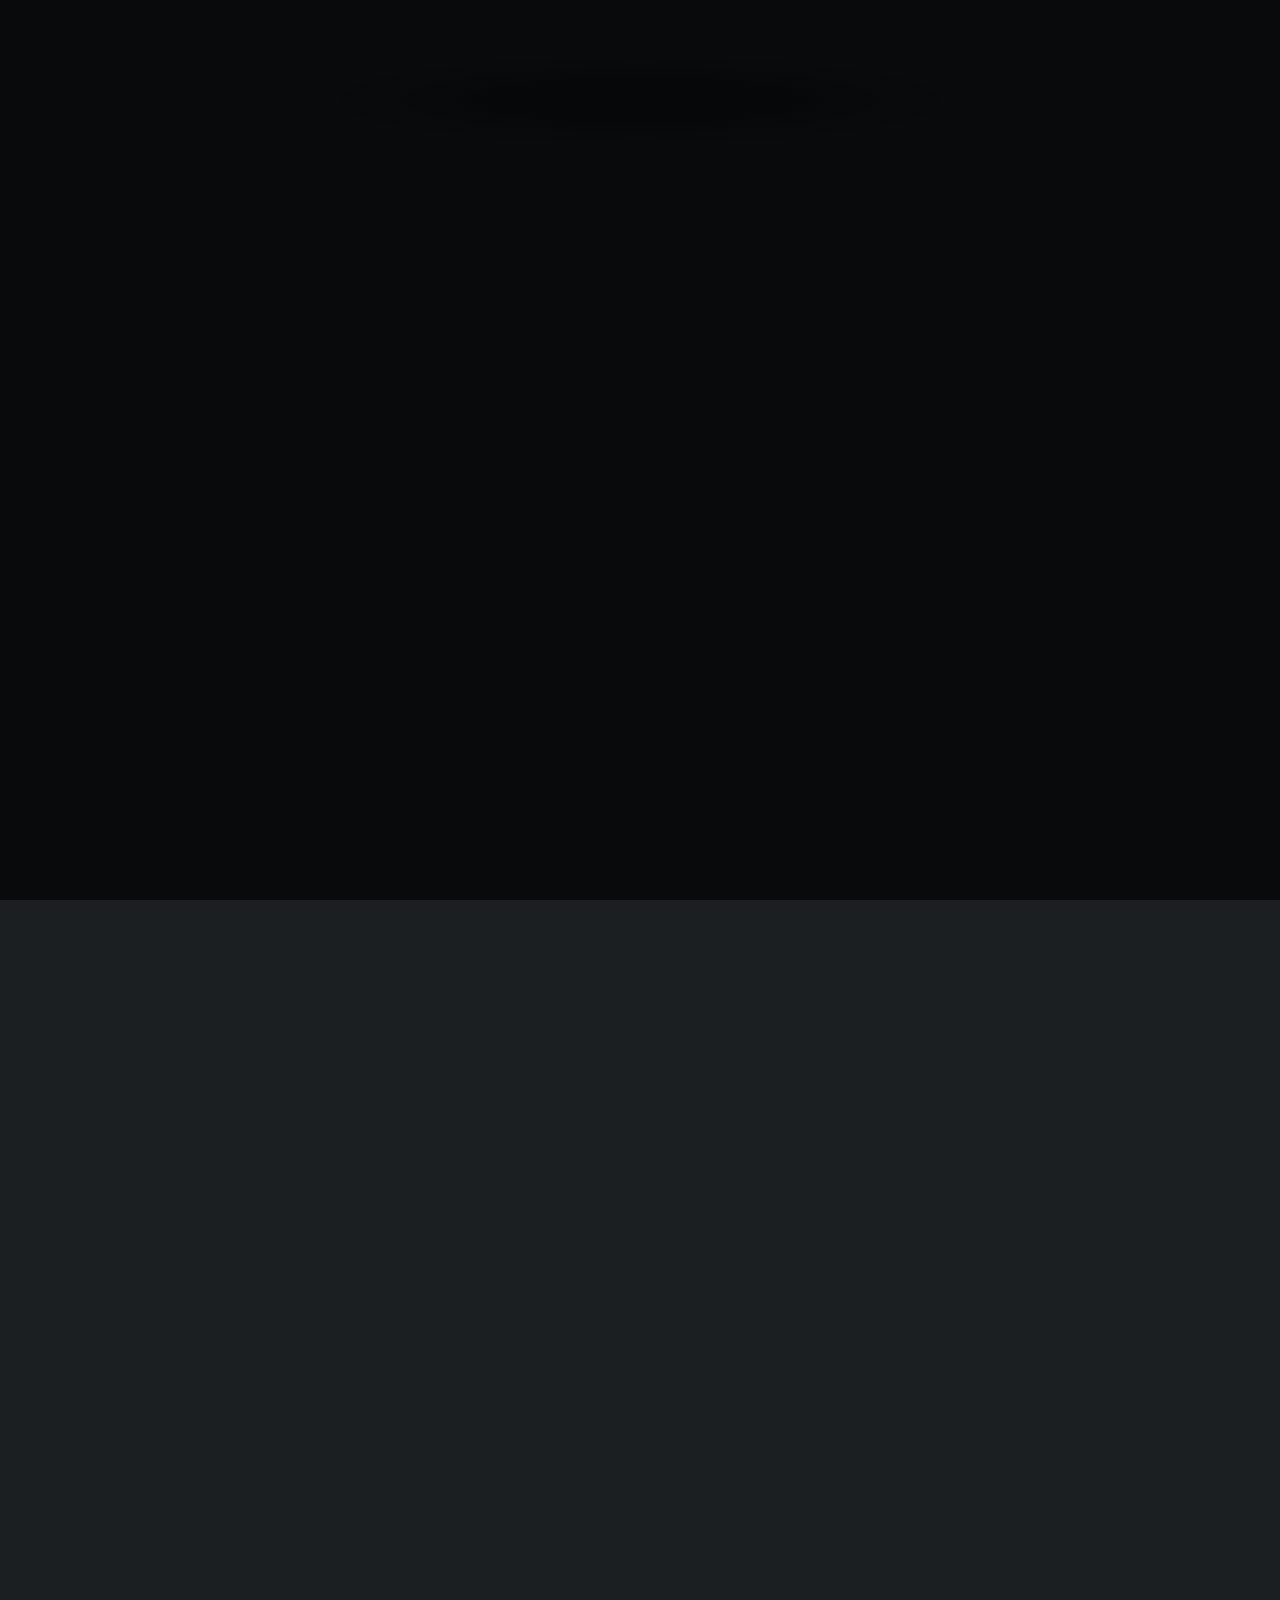
==== index.html @ 253064b9 "Update role statement" ====
<!DOCTYPE HTML>
<!--
	Dimension by HTML5 UP
	html5up.net | @ajlkn
	Free for personal and commercial use under the CCA 3.0 license (html5up.net/license)
-->
<html>
	<!-- 	This is the "Head" of the HTML document.
		It contains information that isn't displayed on the actual page, but is useful
		for the web browser when loading the page	
	-->
	<head>
		<!-- This is the title of the page. It is the text that appears inside this pages tab in your web browser -->
		<title>Stefano Fiscale</title>
		<meta charset="utf-8" />
		<meta name="viewport" content="width=device-width, initial-scale=1, user-scalable=no" />
		<!-- 	This links to this page's CSS, which is contained in the folder assets/css and the file main.css.
			 If you want to edit the styling of this page, you should edit the file assets/css/main.css
			 If you have a new CSS file you'd like to add with custom styling, you should link to it here using:
			 <link rel="stylesheet" href="assets/css/my-new-css-file.css"/> 
		-->
		<link rel="stylesheet" href="assets/css/main.css" />
		<!-- 	In the case that the user's browser does not support JavaScript (unlikely, but possible), the page
			will load a separate set of CSS stylings from the file assets/css/noscript.css
			Any HTML contained inside <noscript></noscript> tags will be loaded in the event that JavaScript is not
			available. 
		-->
		<noscript><link rel="stylesheet" href="assets/css/noscript.css" /></noscript>
	</head>
	<!-- The body is the location where your site's content will go -->
	<body class="is-preload">

			<!-- This "div" wraps around all of our content and just changes how things are layed out -->
			<div id="wrapper">

					<!-- This is where the content that appears on page load exists -->
					<header id="header">
						<!-- This is the main content of the front page -->
						<div class="content">
							<div class="inner">
								<!-- Here is a heading where you can put your name -->
								<h1>
									Stefano Fiscale
								</h1>
								<!-- 	Here is an image where you can put a picture of you. 
									You can change the width and height attributes below to change how large
									your image is.

									Try adding "border-radius: 50%;" to the style attribute.
								-->
								<img src="images/2025-12-09_profile_img.png" style="width:280px; height:280px; object-fit: cover;">
								<!-- 	Here is a paragraph where you can put your position and institution, or
									a short line about yourself.
								-->
								<p>
									Hello!
								</p>
								<p class="lowercase">I'm a Machine Learning Engineer at Kineton</p>
								<!-- Here is a paragraph where you can put a link to your CV -->
								<p>
									<!-- Note you will want to change where this points to! -->
									<a href="https://drive.google.com/file/d/107efSzven3kTWnEEphq6qZ4_vVPBYppF/view?usp=sharing" target="_blank">Curriculum Vitae</a>
								</p>
							</div>
						</div>
						<!-- This is the navigation menu -->
						<nav>
							<!-- This element makes an "Unordered List" -->
							<ul>
								<!-- This is a "List Item" -->
								<li>
									<!-- 	Note that this links to #about, which will move the page to wherever
										the element with the id "about" exists.
									-->
									<a href="#about">About Me</a>
								</li>
								<li>
									<a href="#research">Research</a>
								</li>
								<li>
									<a href="#presentation">Presentations</a>
								</li>
								<li>
									<a href="#community">My activities</a>
								</li>
								<li>
									<a href="#contact">Contact</a>
								</li>
								<!-- 	You can add another button to your navigation menu by adding
									another List Item with a link inside of it.
								-->
								<!-- <li>
									<a href="images/Astronomy.jpg">My CV</a>
								</li> -->
							</ul>
						</nav>
					</header>

					<!-- These are the "cards" that appear when you click the buttons on the main page -->
					<div id="main">
						<!-- 	Here is the "About Me" card. Note it has the id "about", which the previous 
							button links to.
						-->
						<article id="about">
							<h2 class="major">About Me</h2>
							<!-- Here is an image that you can customize for this page -->
							<span class="image main">
								<img src="images/2025-04-30_quantum-computing_1.jpeg" alt=""/>
								
							</span>
							<!-- Here are three paragraphs where you can fill out information about yourself -->
							<p align="justify">
								<!-- Items contained in <b> tags are bolded! -->
								Stefano is a Machine Learning Engineer at Cyberneid, where he develops and optimize 
								Computer Vision models for real-world applications.
								<br>
								<br>
								He is a PhD candidate in the International PhD Programme <a href="https://www.ersd.uniparthenope.it">UNESCO Chair on Environment, Resource and Sustainable Development</a>
								at <a href="https://www.uniparthenope.it">Parthenope University of Naples</a>, 
								working in the Department of Science and Technology. His doctoral thesis focused on 
								the development of Machine Learning algorithms for exoplanet detection in <a href="https://science.nasa.gov/mission/kepler/">Kepler</a> 
								and <a href="https://science.nasa.gov/mission/tess/">TESS</a> data. He also served as principal observer in different projects aimed at supporting
								the ESA's Comet Interceptor mission, performing observations at ground-based telescopes: Asiago Copernico and Telescopio Nazionale Galileo.
								<br>
								<br>
								He obtained his master's degree in Machine Learning and Big Data at Parthenope 
								University of Naples, Italy (July 2022).
								<br>
								<br>
								As he is very keen in improving his communication skills (e.g. giving talks, effective writing), he attended several courses 
								and schools mainly held by <a href="https://masterclasses.nature.com/">Nature Masterclasses</a> <br><br>
								
								<b>Education</b>
								<ul>
								  <li>2025-now: Machine Learning Engineer at Cyberneid</li>
								  <li>2025: Ph.D. visiting student at Laboratoire d'Astrophysique de Marseille</li>
								  <li>2022-2025: Ph.D. student in the International PhD Programme <a href="https://www.ersd.uniparthenope.it">UNESCO Chair on Environment, Resource and Sustainable Development</a>
								at <a href="https://www.uniparthenope.it">Parthenope University of Naples</a></li>
									
								  <li>2022: MSc in "Machine Learning and Big Data" (110/110, cum laudae, with special mention), Parthenope University of Naples, Italy.<br>
								  Thesis: <b>A CNN for automatic vetting of planet candidates in TESS data with Transfer Learning</b><br>
								  </li>
									
								  <li>2019: BSc in Computer Science (103/110), Parthenope University of Naples, Italy.</li>
								</ul>
							</p>
							<p align="justify">
								<b>Research Interests</b>
								<ul>
									<li>Machine Learning;</li>
									<li>Exoplanet detection;</li>
									<li>Quantum Computing;</li>
									<li>Data collection at ground-based telescopes;</li>
								</ul>

								Read more in the <a href="https://stefanofisc.github.io/#research">Research</a> page.
							</p>
							<p>
								<b>Publications</b><br><br>
								Below is a list of links that you can use to access my publications and activities:
								<ul>
									<li><a href="https://ui.adsabs.harvard.edu/search/q=%20author%3A%22fiscale%2C%20stefano%22&sort=date%20desc%2C%20bibcode%20desc&p_=0">ADS</a></li>
									<li><a href="https://scholar.google.com/citations?user=ebQlHfIAAAAJ&hl=it">Google Scholar</a></li>
									<li><a href="https://orcid.org/0000-0001-8371-8525">ORCiD</a></li>
									<li><a href="https://www.scopus.com/authid/detail.uri?authorId=57212091149">Scopus</a></li>
									
								</ul>
								
							</p>
						</article>

						<!-- Here is the "Research" card. -->
						<article id="research">
							<h2 class="major">Research</h2>
							<span class="image main">
								<img src="images/research_ESA.jpg" alt=""/>
								<figcaption> Comet Interceptor Science Working Team Meeting #2, ESA-ESTEC, Noordwijk. From left to right: Stefano Fiscale, Prof. Alessandra Rotundi, Alice Maria Piccirillo (Postdoc), Prof. Ivano Bertini, Stefano Ferretti (Research fellow).
									Read more <a href="https://uniparthenope.it/Portale-Ateneo/articolo/La_Parthenope_partecipa_alla_misb2fda5d49ad04f7fa5b49f8f12c59bf6">here</a>
								</figcaption>
							</span>
							<p align="justify">
								<!-- 	A <br> tag puts in a break so that the text that follows it displays on
									the next line.
								-->
								During my PhD, I developed Deep Learning and diffusion-based models to identify planetary signals 
								in stellar light curves, with peer-reviewed publications in high-impact journals. 
								<br>
								I have collaborated with international teams, including NASA’s TESS Collaboration, Planet Patrol, 
								and the Planetary Systems group at the Laboratoire d’Astrophysique de Marseille, where I spent a 
								three months research stay. I will soon contribute to the ESA/PLATO mission within the Core Science (PSM) Exoplanet Working Group.
								<br>
								Also, as part of a research group supporting ESA’s Comet Interceptor mission, I conducted photometric 
								observations of comets using the Copernico Telescope (Asiago, Italy) and the Telescopio Nazionale 
								Galileo (La Palma, Canary Islands), contributing to data reduction and analysis.
							</p>
							<p align="justify">
								<b>Last updates</b>
								<span class="image main">
									<img src="images/2024-09-03_eana2024.jpeg" alt=""/>
								</span>

								<ul>
									<li>Jun-Sept 2025: I spent a three months research stay at the Laboratoire d'Astrophysique de Marseille, wokring
									under the supervision of Professor Magali Deleuil on the development of Machine Learning models for exoplanet detection
									in ESA's PLATO simulated data.</li>
									<li>April 2025: Check out my new paper on Exoplanets Detection with Diffusion Models. Article pdf <a href="https://www.mdpi.com/2079-9292/14/9/1738">here</a>.
									<li>December 2024: I come back to Telescopio Nazionale Galileo as visitor observer.</li>
									<li>September 2024: I attended the LSST Solar System Readiness Sprint in Oxford, UK, as a member of LSST Solar System Science Collaboration. </li>
									<li>September 2024: I presented the progress of my research project at the European Astrobiology Network Association in Graz, Austria.</li>
									<li>December 2023: I went to Telescopio Nazionale Galileo (TNG) in La Palma, Canary Islands, as visitor observer.</li>
								</ul>
								
							</p>
						</article>

						<article id="presentation">
							<h2 class="major">Presentations</h2>
							
							<p align="justify">
								Here is the list of all the conferences where I gave a talk to present my works:</p>
							<br>
							<ol>	
								<li>Exoplanets in Naples, 1st annual meeting. Naples, Dec 2023.</li>
								<li>109° Congresso Nazionale, Società Italiana di Fisica. Salerno, Sept 2023</li>
								<li><a href="https://ases4.web.roma2.infn.it">4th Advanced School on Exoplanetary Science</a>. Vietri sul Mare, May 2023</li>
								<li>The Italian Workshop on Neural Networks 2022. Vietri sul Mare, Sept 2022</li>
								<li>44th COSPAR Scientific Assembly 2022 (virtual), Jul 2022</li>
								<li>European Astronomical Society, Data Science & AI. Valencia, Jul 2022</li>
								<li>XVII Congresso Nazionale di Scienze Planetarie. Naples, Jun 2022</li>
								<li>The 5th Azarquiel School of Astronomy (virtual), Nov 2021</li>
								<li>European Astronomical Society, Data science & Archives (virtual), Jul 2021.</li>
								<li>American Astronomical Society (AAS), Exoplanets with TESS (virtual), Jan 2021</li>
							</ol>
							
							</p>
						</article>
							

						<!-- Here is the "Community" card. -->
						<article id="community">
							<h2 class="major">My activities</h2>
							<p align="justify">
								I believe effective communication is crucial in science, whether you want to discuss your research with 
								scientists or a broader audience. For the past three years, I have been working hard to improve my communication 
								skills by giving lectures and participating in important in-person and virtual schools, such as Nature 
								Masterclasses.
							</p>
							<span class="image main">
								<img src="images/community_scia2023.JPG" alt=""/>
								<figcaption>Figure. Credit: <a href="https://andymelandri.wixsite.com/scia2023">S C I A - 2023</a></figcaption>
							</span>
							<p align="justify">
								<b>Last event:</b><br>
								<ul>
									<li>
										I gave an outreach talk with one of my PhD colleague on Tuesday, May 14 for the Pint of Science festival. The talk focused on the intersection of 
										astrobiology and artificial intelligence and how these two wonderful disciplines are converging in scientific research.
										You can find further details <a href="https://pintofscience.it/event/astrobiolog-ia">here</a>
									</li>
								</ul>
							</p>
							<span class="image main">
								<img src="images/pint_of_science_1.jpeg" alt=""/>
							</span>
							<p align="justify">
								<b>Teaching activities:</b><br>
								<ul>
									<li>Lecture on Astrobiology and Artificial Intelligence, Jun 2024</li>
									<li>Advisor (2x) of BSc thesis in Machine Learning applied to TESS data, 2023-2024</li>
									<li>Lectures (3x) on Exoplanets Detection, Jun 2023, May 2025</li>
									<li>Lectures (3x) on Quantum Computing, Dec 2021, Dec 2024, Apr 2025</b>.
									</li>
								</ul>
								
							</p>
							<p align="justify">
								<b>Outreach:</b>
								<ul>	
									<li>Talk on Exoplanets Detection for <a href="https://www.centroibleostudiastronomici.it/">CISA</a>, Feb 2025
									<li>Talk on Exoplanets and Machine Learning, <a href="https://www.uniparthenope.it/Portale-Ateneo/articolo/La_vita_e_lo_spaziob51db188152640bb9ca2b1bc1f01e989">La Vita e lo Spazio</a>, Feb 2024</li>
									<li>Scientific explainer, <a href="https://www.futuroremoto.eu">XXXVII Edizione di Futuro Remoto</a>, Nov 2023</li>
									<li>Talk on exoplanets detection with Machine Learning, Mar 2022</li>
									<li>Scientific explainer, XXXVI Edizione di Futuro Remoto - Equilibri, Nov 2022</li>
									<li>Scientific explainer, XXXV Edizione di Futuro Remoto 2021, Nov 2021</li>
									
								</ul>
							</p>
							<span class="image main">
								<img src="images/futuro-remoto-ste-christian.jpeg" alt=""/>
								<figcaption>My colleague Christian Magliano and I at the XVII Edition of Futuro Remoto, a public outreach event held every year in Naples.</figcaption>
							</span>
							<p align="justify">
								<b>Additional training:</b><br>
								To improve my research skills such as effective communication and networking, I am investing significant time in attending specific courses. The list of these courses
								is provided below:
								<ul>
									<li><a href="https://andymelandri.wixsite.com/scia2023">Scientific Communication in Astronomy School</a>, Bertinoro, Italy;
									<li><a href="https://ases4.web.roma2.infn.it">4th Advanced School on Exoplanetary Science</a>, Vietri sul Mare, Italy.</li>
									<li>Networking for Researchers, Nature Masterclasses;</li>
									<li>Advancing your Scientific Presentations, Nature Masterclasses;</li>
									<li>Narrative Tools for Researchers, Nature Masterclasses;</li>
									<li>Writing a Research Paper, Nature Masterclasses.</li>
									
								</ul>
							</p>
						</article>

						<!-- Here is a the "Contact" card. -->
						<article id="contact">
							<h2 class="major">Contact</h2>
							<p align="justify"> 
								Feel free to reach out to me anytime; I'd love to connect with you and talk about good science.
								<br>
								<b>Email:</b> <a href="mailto:stefano.fiscale.work@gmail.com">stefano.fiscale.work@gmail.com</a>
							</p>
							<!--
							<p> 
								<b>Address:</b> 
								<ul>
									<li>Centro Direzionale di Napoli, Isola C4 - 80143 Naples, Italy;</li>
								</ul>
								
							</p>
							-->

							<!-- 	Here are the fancy icons that link to your social media.
								These icons are rendered using Font Awesome fonts, and you can find more icons
								here: https://fontawesome.com/icons
							-->
							<ul class="icons">
						
								
								<!-- The Instagram icon -->
								<li>
									<a href="https://www.instagram.com/stefanofisc/?hl=en" class="icon fa-instagram">
										<span class="label">Instagram</span>
									</a>
								</li>
								
								<!-- The GitHub icon -->
								<li>
									<a href="https://github.com/stefanofisc" class="icon fa-github">
										<span class="label">GitHub</span>
									</a>
								</li>
								<!-- 	We can add a new icon by searching on the Font Awesome website
									for the correct class name and inserting it as a new list item.

									We found "envelope" here: https://fontawesome.com/icons/envelope
								-->
								<!-- <li>
									<a href="#" class="icon fa-envelope">
										<span class="label">Email</span>
									</a>
								</li> -->
							</ul>
						</article>
					</div>

					<!-- This is the footer that appears at the bottom of the page -->
					<footer id="footer">
						<!-- 	You can change "Untitled" to your name to show everyone that
							this is your work.
						-->
						<p class="copyright">&copy; Stefano Fiscale. Design: <a href="https://html5up.net">HTML5 UP</a>.</p>
					</footer>

			</div>

			<!--	This is the background image of the site.
				All configuration of the background is done with CSS.
				Look in the file assets/css/main.css and search for "#bg" to
				see how this element is styled. Look for comments pointing 
				to where you can set a new background image.
			-->
			<div id="bg"></div>

			<!-- Scripts -->
			<script src="assets/js/jquery.min.js"></script>
			<script src="assets/js/browser.min.js"></script>
			<script src="assets/js/breakpoints.min.js"></script>
			<script src="assets/js/util.js"></script>
			<script src="assets/js/main.js"></script>

	</body>
</html>
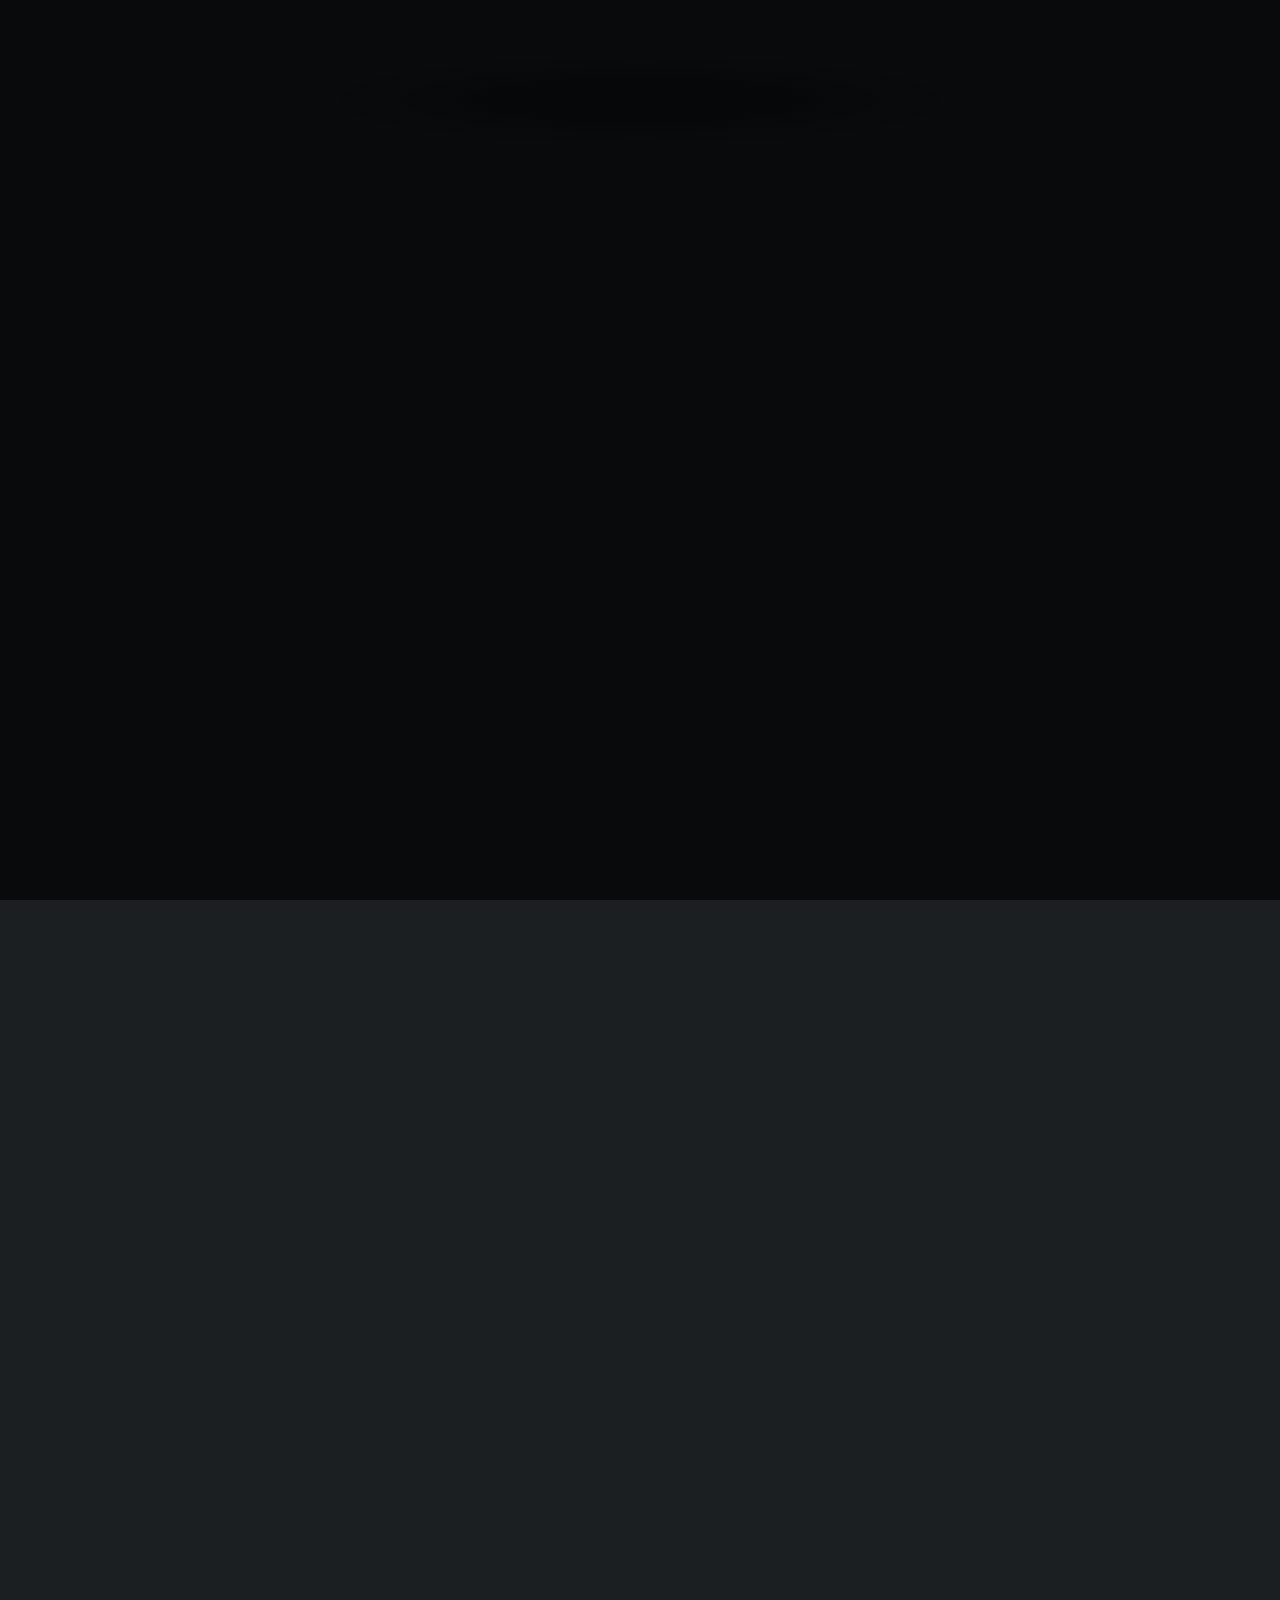
==== commit 6bd1d715: "Update About Me and Research pages" ====
--- a/index.html
+++ b/index.html
@@ -59,7 +59,7 @@
 								<!-- Here is a paragraph where you can put a link to your CV -->
 								<p>
 									<!-- Note you will want to change where this points to! -->
-									<a href="https://drive.google.com/file/d/107efSzven3kTWnEEphq6qZ4_vVPBYppF/view?usp=sharing" target="_blank">Curriculum Vitae</a>
+									<a href="https://drive.google.com/file/d/1MNudLSuUvdtPojoa0FHg28A_SY5tFzfO/view?usp=sharing" target="_blank">Curriculum Vitae</a>
 								</p>
 							</div>
 						</div>
@@ -111,11 +111,11 @@
 							<!-- Here are three paragraphs where you can fill out information about yourself -->
 							<p align="justify">
 								<!-- Items contained in <b> tags are bolded! -->
-								Stefano is a Machine Learning Engineer at Cyberneid, where he develops and optimize 
-								Computer Vision models for real-world applications.
-								<br>
-								<br>
-								He is a PhD candidate in the International PhD Programme <a href="https://www.ersd.uniparthenope.it">UNESCO Chair on Environment, Resource and Sustainable Development</a>
+								Stefano is a Machine Learning Engineer at Kineton, where he develops  
+								Deep Learning models for applications in the Automotive field.
+								<br>
+								<br>
+								He has a PhD in the International PhD Programme <a href="https://www.ersd.uniparthenope.it">UNESCO Chair on Environment, Resource and Sustainable Development</a>
 								at <a href="https://www.uniparthenope.it">Parthenope University of Naples</a>, 
 								working in the Department of Science and Technology. His doctoral thesis focused on 
 								the development of Machine Learning algorithms for exoplanet detection in <a href="https://science.nasa.gov/mission/kepler/">Kepler</a> 
@@ -132,7 +132,8 @@
 								
 								<b>Education</b>
 								<ul>
-								  <li>2025-now: Machine Learning Engineer at Cyberneid</li>
+								  <li>2026-now: Machine Learning Engineer at Kineton</li>
+								  <li>2025: Machine Learning Engineer at Cyberneid</li>
 								  <li>2025: Ph.D. visiting student at Laboratoire d'Astrophysique de Marseille</li>
 								  <li>2022-2025: Ph.D. student in the International PhD Programme <a href="https://www.ersd.uniparthenope.it">UNESCO Chair on Environment, Resource and Sustainable Development</a>
 								at <a href="https://www.uniparthenope.it">Parthenope University of Naples</a></li>
@@ -148,6 +149,7 @@
 								<b>Research Interests</b>
 								<ul>
 									<li>Machine Learning;</li>
+									<li>Automotive;</li>
 									<li>Exoplanet detection;</li>
 									<li>Quantum Computing;</li>
 									<li>Data collection at ground-based telescopes;</li>
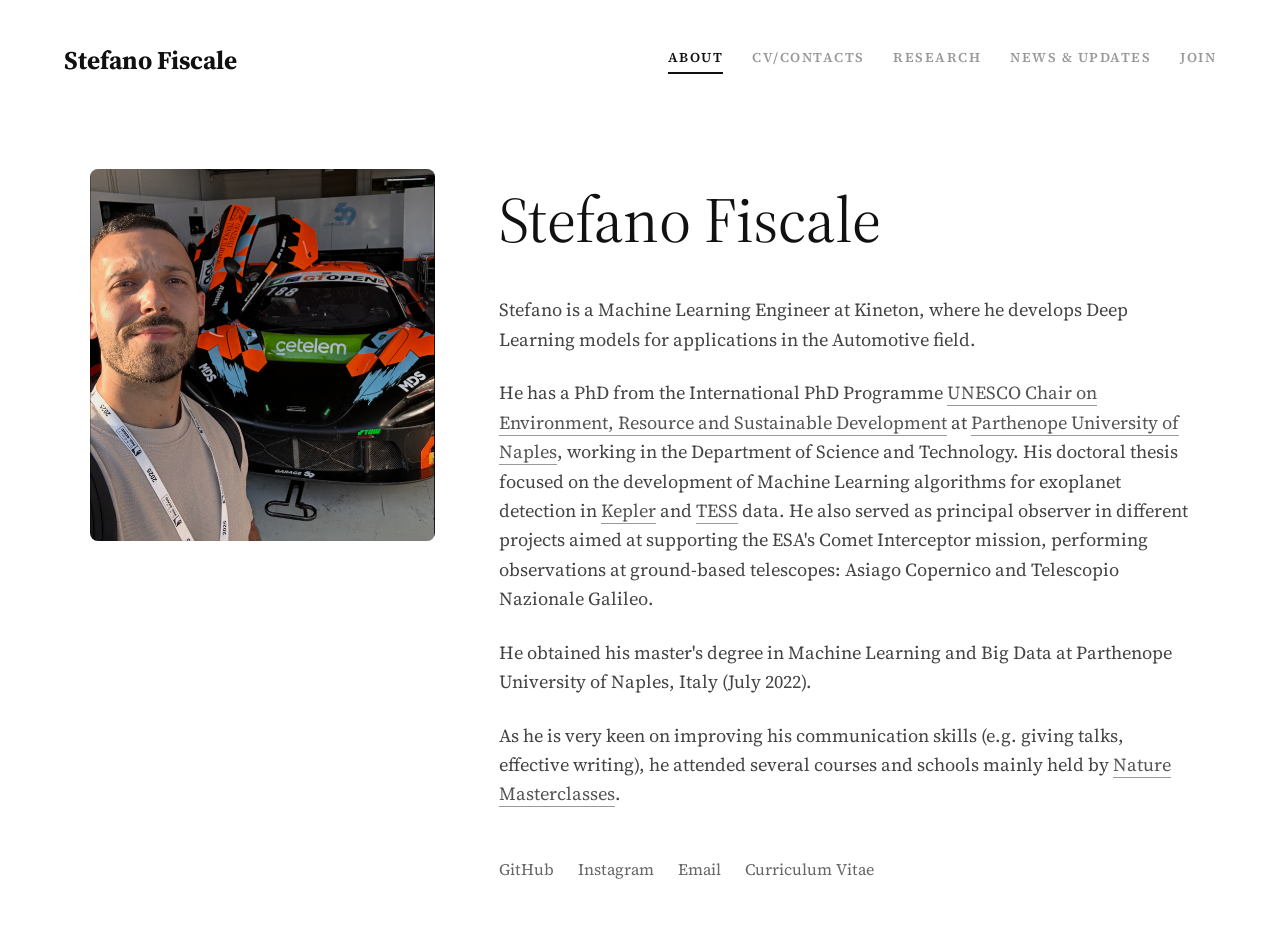
==== commit ec8fd01f: "Refactor index.html for improved layout and styling Updated HTML structure and styles for personal w" ====
--- a/index.html
+++ b/index.html
@@ -1,400 +1,179 @@
-<!DOCTYPE HTML>
-<!--
-	Dimension by HTML5 UP
-	html5up.net | @ajlkn
-	Free for personal and commercial use under the CCA 3.0 license (html5up.net/license)
--->
-<html>
-	<!-- 	This is the "Head" of the HTML document.
-		It contains information that isn't displayed on the actual page, but is useful
-		for the web browser when loading the page	
-	-->
-	<head>
-		<!-- This is the title of the page. It is the text that appears inside this pages tab in your web browser -->
-		<title>Stefano Fiscale</title>
-		<meta charset="utf-8" />
-		<meta name="viewport" content="width=device-width, initial-scale=1, user-scalable=no" />
-		<!-- 	This links to this page's CSS, which is contained in the folder assets/css and the file main.css.
-			 If you want to edit the styling of this page, you should edit the file assets/css/main.css
-			 If you have a new CSS file you'd like to add with custom styling, you should link to it here using:
-			 <link rel="stylesheet" href="assets/css/my-new-css-file.css"/> 
-		-->
-		<link rel="stylesheet" href="assets/css/main.css" />
-		<!-- 	In the case that the user's browser does not support JavaScript (unlikely, but possible), the page
-			will load a separate set of CSS stylings from the file assets/css/noscript.css
-			Any HTML contained inside <noscript></noscript> tags will be loaded in the event that JavaScript is not
-			available. 
-		-->
-		<noscript><link rel="stylesheet" href="assets/css/noscript.css" /></noscript>
-	</head>
-	<!-- The body is the location where your site's content will go -->
-	<body class="is-preload">
+<!DOCTYPE html>
+<html lang="en">
+<head>
+    <meta charset="UTF-8">
+    <meta name="viewport" content="width=device-width, initial-scale=1.0">
+    <title>Stefano Fiscale</title>
+    
+    <!-- Importazione di un font Serif simile a quello usato da Overleaf -->
+    <style>
+        @import url('https://fonts.googleapis.com/css2?family=Source+Serif+Pro:wght@400;600;700&display=swap');
+        
+        body {
+            margin: 0;
+            padding: 0;
+            background-color: #ffffff; /* Sfondo bianco richiesto */
+            color: #333;
+            font-family: 'Source Serif Pro', 'Times New Roman', Times, serif;
+            line-height: 1.6;
+        }
+        
+        /* Barra di navigazione superiore */
+        header {
+            display: flex;
+            justify-content: space-between;
+            align-items: center;
+            padding: 2.5rem 5%;
+            max-width: 1200px;
+            margin: 0 auto;
+        }
+        .logo {
+            font-size: 1.6rem;
+            font-weight: 700;
+            text-decoration: none;
+            color: #111;
+        }
+        nav {
+            display: flex;
+            gap: 1.8rem;
+            flex-wrap: wrap;
+        }
+        nav a {
+            text-decoration: none;
+            color: #999;
+            font-size: 0.85rem;
+            font-weight: 600;
+            text-transform: uppercase;
+            letter-spacing: 1.5px;
+        }
+        nav a:hover, nav a.active {
+            color: #111;
+            border-bottom: 2px solid #111;
+            padding-bottom: 3px;
+        }
 
-			<!-- This "div" wraps around all of our content and just changes how things are layed out -->
-			<div id="wrapper">
+        /* Layout principale a due colonne */
+        main {
+            display: flex;
+            flex-wrap: wrap;
+            max-width: 1100px;
+            margin: 3rem auto;
+            padding: 0 5%;
+            gap: 4rem;
+        }
+        
+        /* Colonna Sinistra (Immagine) */
+        .sidebar {
+            flex: 1;
+            min-width: 280px;
+            max-width: 350px;
+        }
+        .sidebar img {
+            width: 100%;
+            border-radius: 8px;
+            object-fit: cover;
+        }
+        
+        /* Colonna Destra (Testo) */
+        .content {
+            flex: 2;
+            min-width: 320px;
+        }
+        .content h1 {
+            font-size: 4rem;
+            font-weight: 400;
+            margin-top: 0;
+            margin-bottom: 1.5rem;
+            color: #111;
+        }
+        .content p {
+            margin-bottom: 1.5rem;
+            font-size: 1.15rem;
+            color: #444;
+            text-align: left;
+        }
+        .content a {
+            color: #555;
+            text-decoration: none;
+            border-bottom: 1px solid #999;
+        }
+        .content a:hover {
+            color: #111;
+            border-bottom-color: #111;
+        }
+        
+        /* Link di contatto stile footer */
+        .social-links {
+            margin-top: 3rem;
+            display: flex;
+            gap: 1.5rem;
+            font-size: 1rem;
+        }
+        .social-links a {
+            border: none;
+            color: #666;
+        }
+        .social-links a:hover {
+            color: #111;
+            text-decoration: underline;
+        }
 
-					<!-- This is where the content that appears on page load exists -->
-					<header id="header">
-						<!-- This is the main content of the front page -->
-						<div class="content">
-							<div class="inner">
-								<!-- Here is a heading where you can put your name -->
-								<h1>
-									Stefano Fiscale
-								</h1>
-								<!-- 	Here is an image where you can put a picture of you. 
-									You can change the width and height attributes below to change how large
-									your image is.
+        /* Responsività per schermi piccoli */
+        @media (max-width: 768px) {
+            header {
+                flex-direction: column;
+                align-items: flex-start;
+                gap: 1.5rem;
+            }
+            main {
+                flex-direction: column;
+            }
+        }
+    </style>
+</head>
+<body>
 
-									Try adding "border-radius: 50%;" to the style attribute.
-								-->
-								<img src="images/2025-12-09_profile_img.png" style="width:280px; height:280px; object-fit: cover;">
-								<!-- 	Here is a paragraph where you can put your position and institution, or
-									a short line about yourself.
-								-->
-								<p>
-									Hello!
-								</p>
-								<p class="lowercase">I'm a Machine Learning Engineer at Kineton</p>
-								<!-- Here is a paragraph where you can put a link to your CV -->
-								<p>
-									<!-- Note you will want to change where this points to! -->
-									<a href="https://drive.google.com/file/d/1MNudLSuUvdtPojoa0FHg28A_SY5tFzfO/view?usp=sharing" target="_blank">Curriculum Vitae</a>
-								</p>
-							</div>
-						</div>
-						<!-- This is the navigation menu -->
-						<nav>
-							<!-- This element makes an "Unordered List" -->
-							<ul>
-								<!-- This is a "List Item" -->
-								<li>
-									<!-- 	Note that this links to #about, which will move the page to wherever
-										the element with the id "about" exists.
-									-->
-									<a href="#about">About Me</a>
-								</li>
-								<li>
-									<a href="#research">Research</a>
-								</li>
-								<li>
-									<a href="#presentation">Presentations</a>
-								</li>
-								<li>
-									<a href="#community">My activities</a>
-								</li>
-								<li>
-									<a href="#contact">Contact</a>
-								</li>
-								<!-- 	You can add another button to your navigation menu by adding
-									another List Item with a link inside of it.
-								-->
-								<!-- <li>
-									<a href="images/Astronomy.jpg">My CV</a>
-								</li> -->
-							</ul>
-						</nav>
-					</header>
+    <header>
+        <a href="index.html" class="logo">Stefano Fiscale</a>
+        <nav>
+            <!-- Sezioni richieste nei vincoli -->
+            <a href="index.html" class="active">About</a>
+            <a href="cv.html">CV/Contacts</a>
+            <a href="research.html">Research</a>
+            <a href="news.html">News & Updates</a>
+            <a href="join.html">Join</a>
+        </nav>
+    </header>
 
-					<!-- These are the "cards" that appear when you click the buttons on the main page -->
-					<div id="main">
-						<!-- 	Here is the "About Me" card. Note it has the id "about", which the previous 
-							button links to.
-						-->
-						<article id="about">
-							<h2 class="major">About Me</h2>
-							<!-- Here is an image that you can customize for this page -->
-							<span class="image main">
-								<img src="images/2025-04-30_quantum-computing_1.jpeg" alt=""/>
-								
-							</span>
-							<!-- Here are three paragraphs where you can fill out information about yourself -->
-							<p align="justify">
-								<!-- Items contained in <b> tags are bolded! -->
-								Stefano is a Machine Learning Engineer at Kineton, where he develops  
-								Deep Learning models for applications in the Automotive field.
-								<br>
-								<br>
-								He has a PhD in the International PhD Programme <a href="https://www.ersd.uniparthenope.it">UNESCO Chair on Environment, Resource and Sustainable Development</a>
-								at <a href="https://www.uniparthenope.it">Parthenope University of Naples</a>, 
-								working in the Department of Science and Technology. His doctoral thesis focused on 
-								the development of Machine Learning algorithms for exoplanet detection in <a href="https://science.nasa.gov/mission/kepler/">Kepler</a> 
-								and <a href="https://science.nasa.gov/mission/tess/">TESS</a> data. He also served as principal observer in different projects aimed at supporting
-								the ESA's Comet Interceptor mission, performing observations at ground-based telescopes: Asiago Copernico and Telescopio Nazionale Galileo.
-								<br>
-								<br>
-								He obtained his master's degree in Machine Learning and Big Data at Parthenope 
-								University of Naples, Italy (July 2022).
-								<br>
-								<br>
-								As he is very keen in improving his communication skills (e.g. giving talks, effective writing), he attended several courses 
-								and schools mainly held by <a href="https://masterclasses.nature.com/">Nature Masterclasses</a> <br><br>
-								
-								<b>Education</b>
-								<ul>
-								  <li>2026-now: Machine Learning Engineer at Kineton</li>
-								  <li>2025: Machine Learning Engineer at Cyberneid</li>
-								  <li>2025: Ph.D. visiting student at Laboratoire d'Astrophysique de Marseille</li>
-								  <li>2022-2025: Ph.D. student in the International PhD Programme <a href="https://www.ersd.uniparthenope.it">UNESCO Chair on Environment, Resource and Sustainable Development</a>
-								at <a href="https://www.uniparthenope.it">Parthenope University of Naples</a></li>
-									
-								  <li>2022: MSc in "Machine Learning and Big Data" (110/110, cum laudae, with special mention), Parthenope University of Naples, Italy.<br>
-								  Thesis: <b>A CNN for automatic vetting of planet candidates in TESS data with Transfer Learning</b><br>
-								  </li>
-									
-								  <li>2019: BSc in Computer Science (103/110), Parthenope University of Naples, Italy.</li>
-								</ul>
-							</p>
-							<p align="justify">
-								<b>Research Interests</b>
-								<ul>
-									<li>Machine Learning;</li>
-									<li>Automotive;</li>
-									<li>Exoplanet detection;</li>
-									<li>Quantum Computing;</li>
-									<li>Data collection at ground-based telescopes;</li>
-								</ul>
+    <main>
+        <div class="sidebar">
+            <img src="images/2025-12-09_profile_img.png" alt="Stefano Fiscale">
+        </div>
+        
+        <div class="content">
+            <h1>Stefano Fiscale</h1>
+            
+            <p>Stefano is a Machine Learning Engineer at Kineton, where he develops Deep Learning models for applications in the Automotive field.</p>
+            
+            <p>He has a PhD from the International PhD Programme <a href="https://www.ersd.uniparthenope.it">UNESCO Chair on Environment, 
+				Resource and Sustainable Development</a> at <a href="https://www.uniparthenope.it">Parthenope University of Naples</a>, 
+				working in the Department of Science and Technology. His doctoral thesis focused on the development of Machine Learning algorithms 
+				for exoplanet detection in <a href="https://science.nasa.gov/mission/kepler/">Kepler</a> and <a href="https://science.nasa.gov/mission/tess/">TESS</a> data. 
+				He also served as principal observer in different projects aimed at supporting the ESA's Comet Interceptor mission, performing observations at ground-based 
+				telescopes: Asiago Copernico and Telescopio Nazionale Galileo.</p>
+            
+            <p>He obtained his master's degree in Machine Learning and Big Data at Parthenope University of Naples, Italy (July 2022).</p>
+            
+            <p>As he is very keen on improving his communication skills (e.g. giving talks, effective writing), he attended several courses and schools mainly held by <a href="https://masterclasses.nature.com/">Nature Masterclasses</a>.</p>
 
-								Read more in the <a href="https://stefanofisc.github.io/#research">Research</a> page.
-							</p>
-							<p>
-								<b>Publications</b><br><br>
-								Below is a list of links that you can use to access my publications and activities:
-								<ul>
-									<li><a href="https://ui.adsabs.harvard.edu/search/q=%20author%3A%22fiscale%2C%20stefano%22&sort=date%20desc%2C%20bibcode%20desc&p_=0">ADS</a></li>
-									<li><a href="https://scholar.google.com/citations?user=ebQlHfIAAAAJ&hl=it">Google Scholar</a></li>
-									<li><a href="https://orcid.org/0000-0001-8371-8525">ORCiD</a></li>
-									<li><a href="https://www.scopus.com/authid/detail.uri?authorId=57212091149">Scopus</a></li>
-									
-								</ul>
-								
-							</p>
-						</article>
+            <div class="social-links">
+                <a href="https://github.com/stefanofisc">GitHub</a>
+                <a href="https://www.instagram.com/stefanofisc/?hl=en">Instagram</a>
+                <a href="mailto:stefano.fiscale.work@gmail.com">Email</a>
+                <a href="https://drive.google.com/file/d/1MNudLSuUvdtPojoa0FHg28A_SY5tFzfO/view?usp=sharing" target="_blank">Curriculum Vitae</a>
+            </div>
+        </div>
+    </main>
 
-						<!-- Here is the "Research" card. -->
-						<article id="research">
-							<h2 class="major">Research</h2>
-							<span class="image main">
-								<img src="images/research_ESA.jpg" alt=""/>
-								<figcaption> Comet Interceptor Science Working Team Meeting #2, ESA-ESTEC, Noordwijk. From left to right: Stefano Fiscale, Prof. Alessandra Rotundi, Alice Maria Piccirillo (Postdoc), Prof. Ivano Bertini, Stefano Ferretti (Research fellow).
-									Read more <a href="https://uniparthenope.it/Portale-Ateneo/articolo/La_Parthenope_partecipa_alla_misb2fda5d49ad04f7fa5b49f8f12c59bf6">here</a>
-								</figcaption>
-							</span>
-							<p align="justify">
-								<!-- 	A <br> tag puts in a break so that the text that follows it displays on
-									the next line.
-								-->
-								During my PhD, I developed Deep Learning and diffusion-based models to identify planetary signals 
-								in stellar light curves, with peer-reviewed publications in high-impact journals. 
-								<br>
-								I have collaborated with international teams, including NASA’s TESS Collaboration, Planet Patrol, 
-								and the Planetary Systems group at the Laboratoire d’Astrophysique de Marseille, where I spent a 
-								three months research stay. I will soon contribute to the ESA/PLATO mission within the Core Science (PSM) Exoplanet Working Group.
-								<br>
-								Also, as part of a research group supporting ESA’s Comet Interceptor mission, I conducted photometric 
-								observations of comets using the Copernico Telescope (Asiago, Italy) and the Telescopio Nazionale 
-								Galileo (La Palma, Canary Islands), contributing to data reduction and analysis.
-							</p>
-							<p align="justify">
-								<b>Last updates</b>
-								<span class="image main">
-									<img src="images/2024-09-03_eana2024.jpeg" alt=""/>
-								</span>
-
-								<ul>
-									<li>Jun-Sept 2025: I spent a three months research stay at the Laboratoire d'Astrophysique de Marseille, wokring
-									under the supervision of Professor Magali Deleuil on the development of Machine Learning models for exoplanet detection
-									in ESA's PLATO simulated data.</li>
-									<li>April 2025: Check out my new paper on Exoplanets Detection with Diffusion Models. Article pdf <a href="https://www.mdpi.com/2079-9292/14/9/1738">here</a>.
-									<li>December 2024: I come back to Telescopio Nazionale Galileo as visitor observer.</li>
-									<li>September 2024: I attended the LSST Solar System Readiness Sprint in Oxford, UK, as a member of LSST Solar System Science Collaboration. </li>
-									<li>September 2024: I presented the progress of my research project at the European Astrobiology Network Association in Graz, Austria.</li>
-									<li>December 2023: I went to Telescopio Nazionale Galileo (TNG) in La Palma, Canary Islands, as visitor observer.</li>
-								</ul>
-								
-							</p>
-						</article>
-
-						<article id="presentation">
-							<h2 class="major">Presentations</h2>
-							
-							<p align="justify">
-								Here is the list of all the conferences where I gave a talk to present my works:</p>
-							<br>
-							<ol>	
-								<li>Exoplanets in Naples, 1st annual meeting. Naples, Dec 2023.</li>
-								<li>109° Congresso Nazionale, Società Italiana di Fisica. Salerno, Sept 2023</li>
-								<li><a href="https://ases4.web.roma2.infn.it">4th Advanced School on Exoplanetary Science</a>. Vietri sul Mare, May 2023</li>
-								<li>The Italian Workshop on Neural Networks 2022. Vietri sul Mare, Sept 2022</li>
-								<li>44th COSPAR Scientific Assembly 2022 (virtual), Jul 2022</li>
-								<li>European Astronomical Society, Data Science & AI. Valencia, Jul 2022</li>
-								<li>XVII Congresso Nazionale di Scienze Planetarie. Naples, Jun 2022</li>
-								<li>The 5th Azarquiel School of Astronomy (virtual), Nov 2021</li>
-								<li>European Astronomical Society, Data science & Archives (virtual), Jul 2021.</li>
-								<li>American Astronomical Society (AAS), Exoplanets with TESS (virtual), Jan 2021</li>
-							</ol>
-							
-							</p>
-						</article>
-							
-
-						<!-- Here is the "Community" card. -->
-						<article id="community">
-							<h2 class="major">My activities</h2>
-							<p align="justify">
-								I believe effective communication is crucial in science, whether you want to discuss your research with 
-								scientists or a broader audience. For the past three years, I have been working hard to improve my communication 
-								skills by giving lectures and participating in important in-person and virtual schools, such as Nature 
-								Masterclasses.
-							</p>
-							<span class="image main">
-								<img src="images/community_scia2023.JPG" alt=""/>
-								<figcaption>Figure. Credit: <a href="https://andymelandri.wixsite.com/scia2023">S C I A - 2023</a></figcaption>
-							</span>
-							<p align="justify">
-								<b>Last event:</b><br>
-								<ul>
-									<li>
-										I gave an outreach talk with one of my PhD colleague on Tuesday, May 14 for the Pint of Science festival. The talk focused on the intersection of 
-										astrobiology and artificial intelligence and how these two wonderful disciplines are converging in scientific research.
-										You can find further details <a href="https://pintofscience.it/event/astrobiolog-ia">here</a>
-									</li>
-								</ul>
-							</p>
-							<span class="image main">
-								<img src="images/pint_of_science_1.jpeg" alt=""/>
-							</span>
-							<p align="justify">
-								<b>Teaching activities:</b><br>
-								<ul>
-									<li>Lecture on Astrobiology and Artificial Intelligence, Jun 2024</li>
-									<li>Advisor (2x) of BSc thesis in Machine Learning applied to TESS data, 2023-2024</li>
-									<li>Lectures (3x) on Exoplanets Detection, Jun 2023, May 2025</li>
-									<li>Lectures (3x) on Quantum Computing, Dec 2021, Dec 2024, Apr 2025</b>.
-									</li>
-								</ul>
-								
-							</p>
-							<p align="justify">
-								<b>Outreach:</b>
-								<ul>	
-									<li>Talk on Exoplanets Detection for <a href="https://www.centroibleostudiastronomici.it/">CISA</a>, Feb 2025
-									<li>Talk on Exoplanets and Machine Learning, <a href="https://www.uniparthenope.it/Portale-Ateneo/articolo/La_vita_e_lo_spaziob51db188152640bb9ca2b1bc1f01e989">La Vita e lo Spazio</a>, Feb 2024</li>
-									<li>Scientific explainer, <a href="https://www.futuroremoto.eu">XXXVII Edizione di Futuro Remoto</a>, Nov 2023</li>
-									<li>Talk on exoplanets detection with Machine Learning, Mar 2022</li>
-									<li>Scientific explainer, XXXVI Edizione di Futuro Remoto - Equilibri, Nov 2022</li>
-									<li>Scientific explainer, XXXV Edizione di Futuro Remoto 2021, Nov 2021</li>
-									
-								</ul>
-							</p>
-							<span class="image main">
-								<img src="images/futuro-remoto-ste-christian.jpeg" alt=""/>
-								<figcaption>My colleague Christian Magliano and I at the XVII Edition of Futuro Remoto, a public outreach event held every year in Naples.</figcaption>
-							</span>
-							<p align="justify">
-								<b>Additional training:</b><br>
-								To improve my research skills such as effective communication and networking, I am investing significant time in attending specific courses. The list of these courses
-								is provided below:
-								<ul>
-									<li><a href="https://andymelandri.wixsite.com/scia2023">Scientific Communication in Astronomy School</a>, Bertinoro, Italy;
-									<li><a href="https://ases4.web.roma2.infn.it">4th Advanced School on Exoplanetary Science</a>, Vietri sul Mare, Italy.</li>
-									<li>Networking for Researchers, Nature Masterclasses;</li>
-									<li>Advancing your Scientific Presentations, Nature Masterclasses;</li>
-									<li>Narrative Tools for Researchers, Nature Masterclasses;</li>
-									<li>Writing a Research Paper, Nature Masterclasses.</li>
-									
-								</ul>
-							</p>
-						</article>
-
-						<!-- Here is a the "Contact" card. -->
-						<article id="contact">
-							<h2 class="major">Contact</h2>
-							<p align="justify"> 
-								Feel free to reach out to me anytime; I'd love to connect with you and talk about good science.
-								<br>
-								<b>Email:</b> <a href="mailto:stefano.fiscale.work@gmail.com">stefano.fiscale.work@gmail.com</a>
-							</p>
-							<!--
-							<p> 
-								<b>Address:</b> 
-								<ul>
-									<li>Centro Direzionale di Napoli, Isola C4 - 80143 Naples, Italy;</li>
-								</ul>
-								
-							</p>
-							-->
-
-							<!-- 	Here are the fancy icons that link to your social media.
-								These icons are rendered using Font Awesome fonts, and you can find more icons
-								here: https://fontawesome.com/icons
-							-->
-							<ul class="icons">
-						
-								
-								<!-- The Instagram icon -->
-								<li>
-									<a href="https://www.instagram.com/stefanofisc/?hl=en" class="icon fa-instagram">
-										<span class="label">Instagram</span>
-									</a>
-								</li>
-								
-								<!-- The GitHub icon -->
-								<li>
-									<a href="https://github.com/stefanofisc" class="icon fa-github">
-										<span class="label">GitHub</span>
-									</a>
-								</li>
-								<!-- 	We can add a new icon by searching on the Font Awesome website
-									for the correct class name and inserting it as a new list item.
-
-									We found "envelope" here: https://fontawesome.com/icons/envelope
-								-->
-								<!-- <li>
-									<a href="#" class="icon fa-envelope">
-										<span class="label">Email</span>
-									</a>
-								</li> -->
-							</ul>
-						</article>
-					</div>
-
-					<!-- This is the footer that appears at the bottom of the page -->
-					<footer id="footer">
-						<!-- 	You can change "Untitled" to your name to show everyone that
-							this is your work.
-						-->
-						<p class="copyright">&copy; Stefano Fiscale. Design: <a href="https://html5up.net">HTML5 UP</a>.</p>
-					</footer>
-
-			</div>
-
-			<!--	This is the background image of the site.
-				All configuration of the background is done with CSS.
-				Look in the file assets/css/main.css and search for "#bg" to
-				see how this element is styled. Look for comments pointing 
-				to where you can set a new background image.
-			-->
-			<div id="bg"></div>
-
-			<!-- Scripts -->
-			<script src="assets/js/jquery.min.js"></script>
-			<script src="assets/js/browser.min.js"></script>
-			<script src="assets/js/breakpoints.min.js"></script>
-			<script src="assets/js/util.js"></script>
-			<script src="assets/js/main.js"></script>
-
-	</body>
+</body>
 </html>
-
-
-
-
-
-
-
-
-
-
-
-
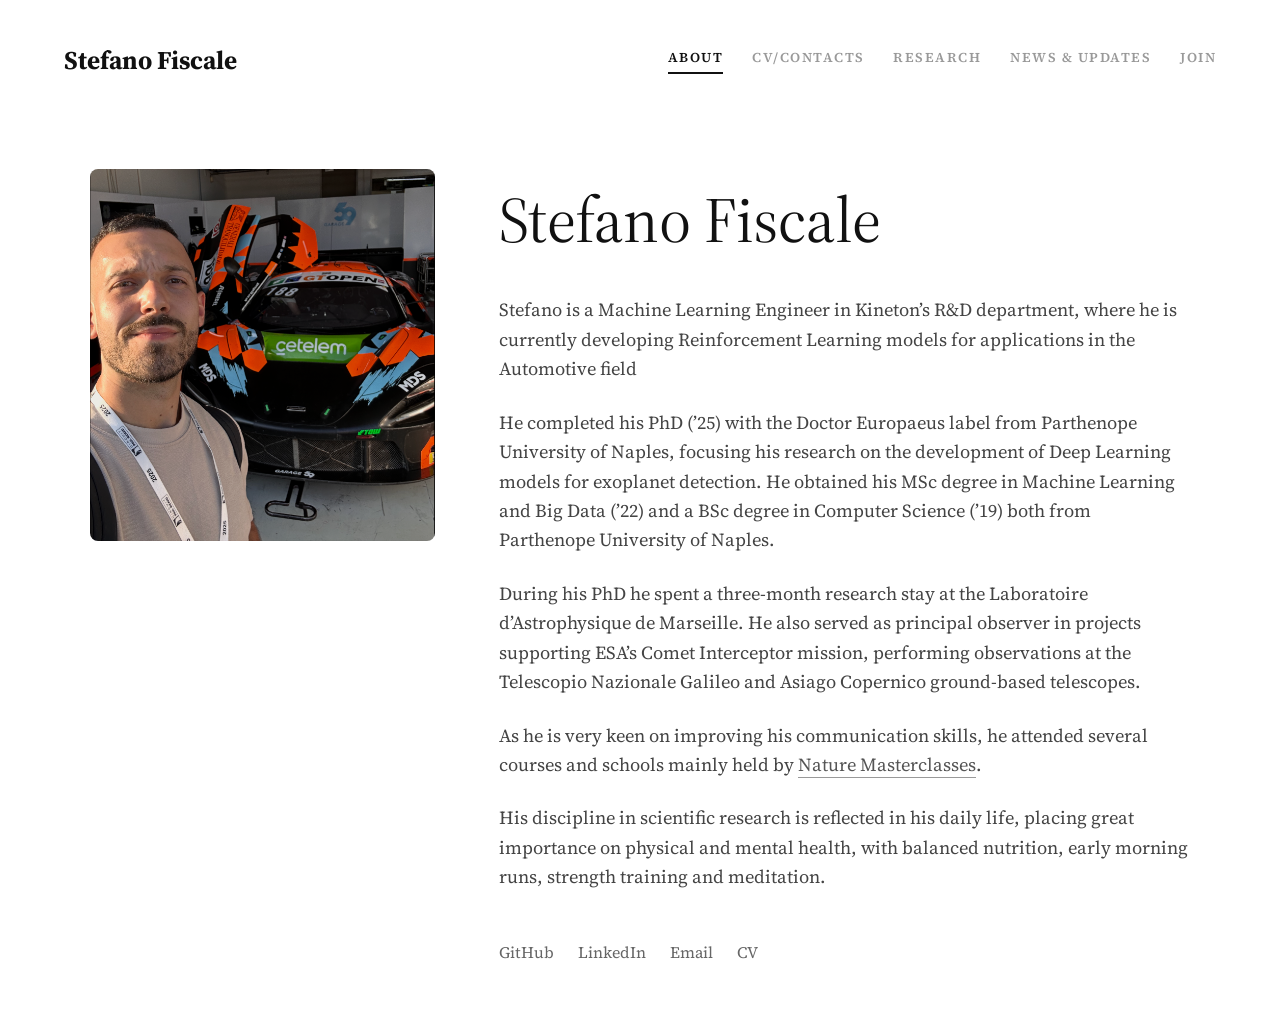
==== commit b6ca2764: "Revise biography in the About page" ====
--- a/index.html
+++ b/index.html
@@ -152,25 +152,38 @@
         
         <div class="content">
             <h1>Stefano Fiscale</h1>
+
+            <p>
+				Stefano is a Machine Learning Engineer in Kineton’s R&D department, where he is currently developing Reinforcement Learning models 
+				for applications in the Automotive field
+			</p>
             
-            <p>Stefano is a Machine Learning Engineer at Kineton, where he develops Deep Learning models for applications in the Automotive field.</p>
+            <p>
+				He completed his PhD (’25) with the Doctor Europaeus label from Parthenope University of Naples, focusing his research on the development 
+				of Deep Learning models for exoplanet detection. He obtained his MSc degree in Machine Learning and Big Data (’22) and a BSc degree in 
+				Computer Science (’19) both from Parthenope University of Naples.
+			</p>
             
-            <p>He has a PhD from the International PhD Programme <a href="https://www.ersd.uniparthenope.it">UNESCO Chair on Environment, 
-				Resource and Sustainable Development</a> at <a href="https://www.uniparthenope.it">Parthenope University of Naples</a>, 
-				working in the Department of Science and Technology. His doctoral thesis focused on the development of Machine Learning algorithms 
-				for exoplanet detection in <a href="https://science.nasa.gov/mission/kepler/">Kepler</a> and <a href="https://science.nasa.gov/mission/tess/">TESS</a> data. 
-				He also served as principal observer in different projects aimed at supporting the ESA's Comet Interceptor mission, performing observations at ground-based 
-				telescopes: Asiago Copernico and Telescopio Nazionale Galileo.</p>
+            <p>
+				During his PhD he spent a three-month research stay at the Laboratoire d’Astrophysique de Marseille. He also served as principal observer 
+				in projects supporting ESA’s Comet Interceptor mission, performing observations at the Telescopio Nazionale Galileo and Asiago Copernico 
+				ground-based telescopes. 
+			</p>
             
-            <p>He obtained his master's degree in Machine Learning and Big Data at Parthenope University of Naples, Italy (July 2022).</p>
-            
-            <p>As he is very keen on improving his communication skills (e.g. giving talks, effective writing), he attended several courses and schools mainly held by <a href="https://masterclasses.nature.com/">Nature Masterclasses</a>.</p>
+            <p>
+				As he is very keen on improving his communication skills, he attended several courses and schools mainly held by
+				<a href="https://masterclasses.nature.com/">Nature Masterclasses</a>.
+			</p>
 
+			<p>
+				His discipline in scientific research is reflected in his daily life, placing great importance on physical and mental health, 
+				with balanced nutrition, early morning runs, strength training and meditation.
+			</p>
             <div class="social-links">
                 <a href="https://github.com/stefanofisc">GitHub</a>
-                <a href="https://www.instagram.com/stefanofisc/?hl=en">Instagram</a>
+                <a href="www.linkedin.com/in/stefano-fiscale-236322355">LinkedIn</a>
                 <a href="mailto:stefano.fiscale.work@gmail.com">Email</a>
-                <a href="https://drive.google.com/file/d/1MNudLSuUvdtPojoa0FHg28A_SY5tFzfO/view?usp=sharing" target="_blank">Curriculum Vitae</a>
+                <a href="https://drive.google.com/file/d/1MNudLSuUvdtPojoa0FHg28A_SY5tFzfO/view?usp=sharing" target="_blank">CV</a>
             </div>
         </div>
     </main>
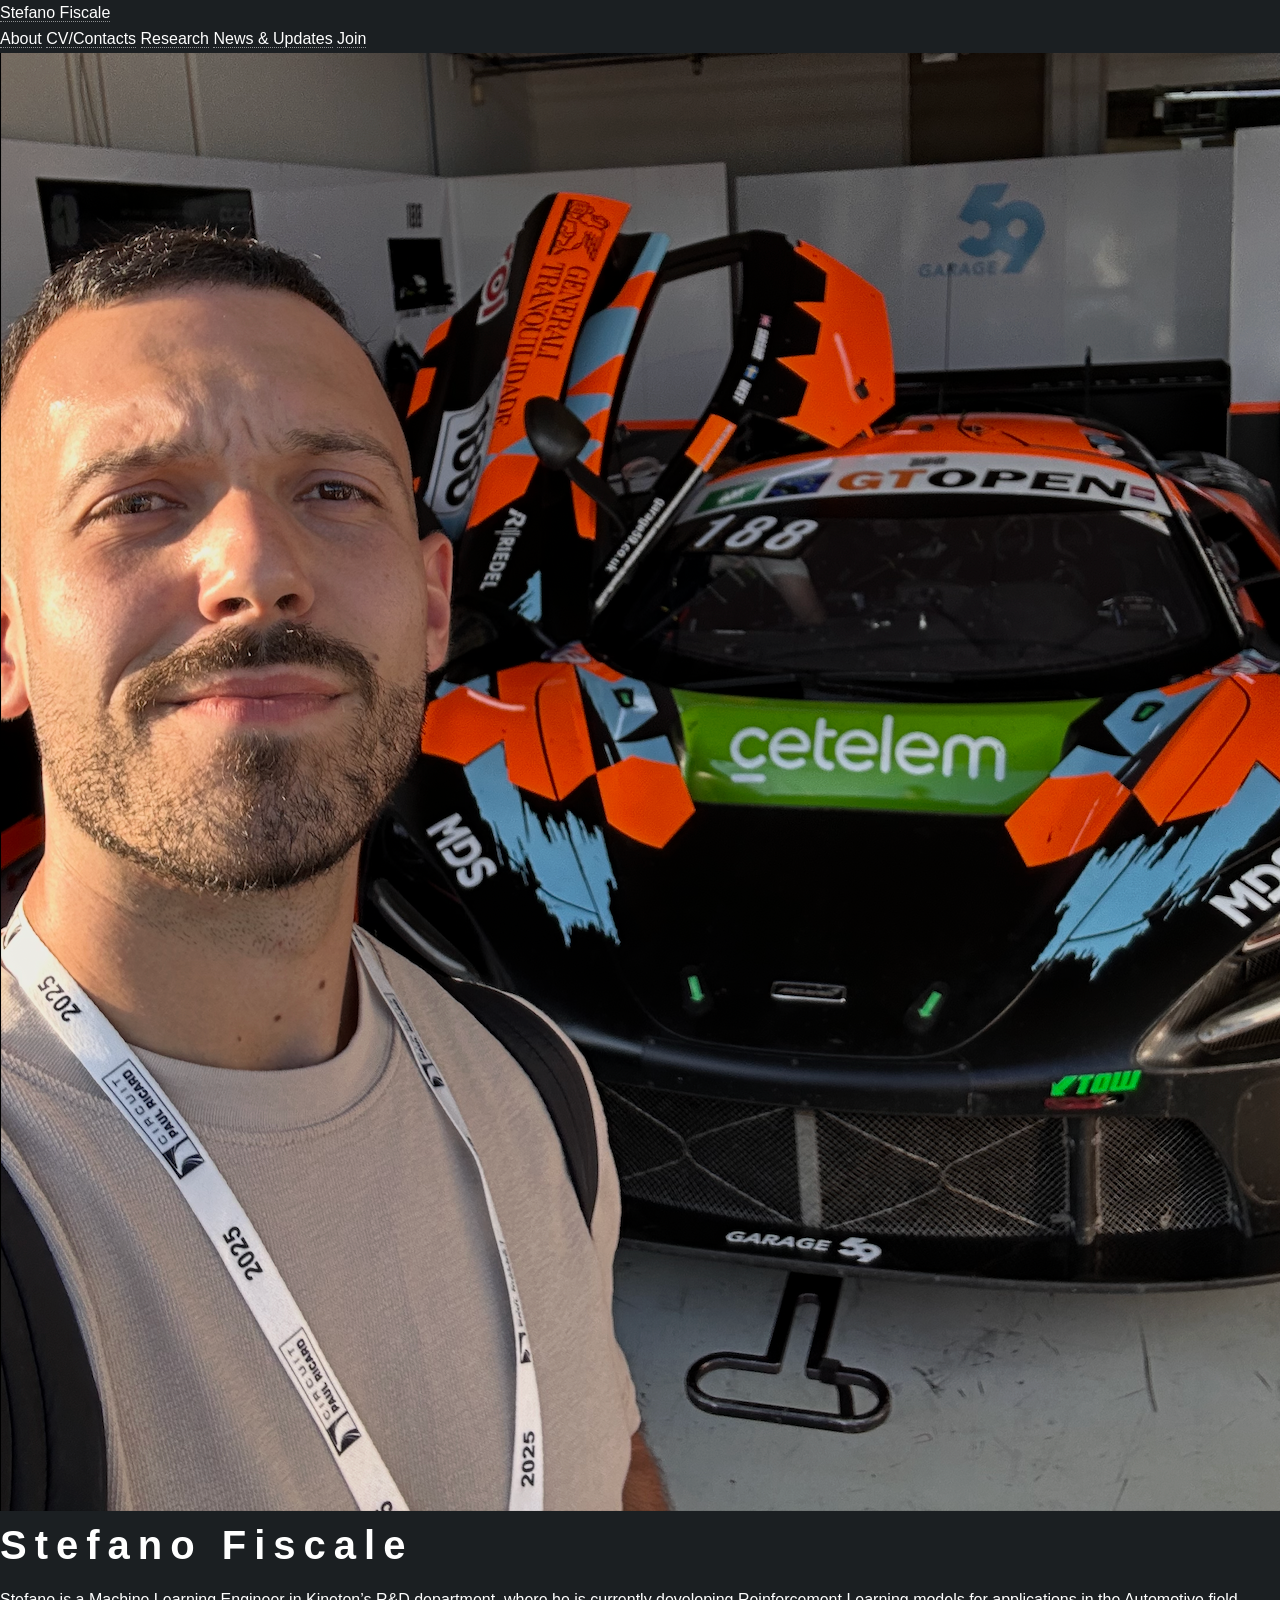
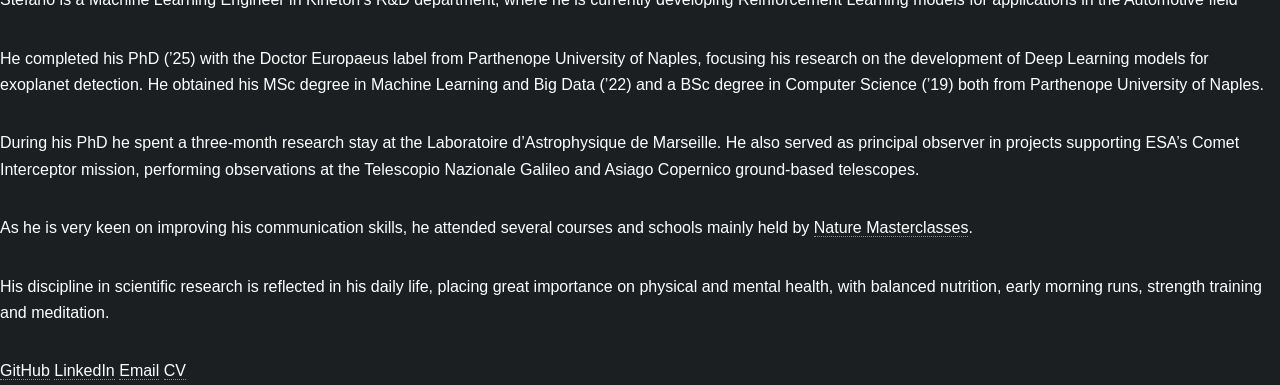
==== commit a7ae31d8: "Refactor index.html to use external stylesheet Removed inline styles and added external CSS link." ====
--- a/index.html
+++ b/index.html
@@ -5,138 +5,14 @@
     <meta name="viewport" content="width=device-width, initial-scale=1.0">
     <title>Stefano Fiscale</title>
     
-    <!-- Importazione di un font Serif simile a quello usato da Overleaf -->
-    <style>
-        @import url('https://fonts.googleapis.com/css2?family=Source+Serif+Pro:wght@400;600;700&display=swap');
-        
-        body {
-            margin: 0;
-            padding: 0;
-            background-color: #ffffff; /* Sfondo bianco richiesto */
-            color: #333;
-            font-family: 'Source Serif Pro', 'Times New Roman', Times, serif;
-            line-height: 1.6;
-        }
-        
-        /* Barra di navigazione superiore */
-        header {
-            display: flex;
-            justify-content: space-between;
-            align-items: center;
-            padding: 2.5rem 5%;
-            max-width: 1200px;
-            margin: 0 auto;
-        }
-        .logo {
-            font-size: 1.6rem;
-            font-weight: 700;
-            text-decoration: none;
-            color: #111;
-        }
-        nav {
-            display: flex;
-            gap: 1.8rem;
-            flex-wrap: wrap;
-        }
-        nav a {
-            text-decoration: none;
-            color: #999;
-            font-size: 0.85rem;
-            font-weight: 600;
-            text-transform: uppercase;
-            letter-spacing: 1.5px;
-        }
-        nav a:hover, nav a.active {
-            color: #111;
-            border-bottom: 2px solid #111;
-            padding-bottom: 3px;
-        }
-
-        /* Layout principale a due colonne */
-        main {
-            display: flex;
-            flex-wrap: wrap;
-            max-width: 1100px;
-            margin: 3rem auto;
-            padding: 0 5%;
-            gap: 4rem;
-        }
-        
-        /* Colonna Sinistra (Immagine) */
-        .sidebar {
-            flex: 1;
-            min-width: 280px;
-            max-width: 350px;
-        }
-        .sidebar img {
-            width: 100%;
-            border-radius: 8px;
-            object-fit: cover;
-        }
-        
-        /* Colonna Destra (Testo) */
-        .content {
-            flex: 2;
-            min-width: 320px;
-        }
-        .content h1 {
-            font-size: 4rem;
-            font-weight: 400;
-            margin-top: 0;
-            margin-bottom: 1.5rem;
-            color: #111;
-        }
-        .content p {
-            margin-bottom: 1.5rem;
-            font-size: 1.15rem;
-            color: #444;
-            text-align: left;
-        }
-        .content a {
-            color: #555;
-            text-decoration: none;
-            border-bottom: 1px solid #999;
-        }
-        .content a:hover {
-            color: #111;
-            border-bottom-color: #111;
-        }
-        
-        /* Link di contatto stile footer */
-        .social-links {
-            margin-top: 3rem;
-            display: flex;
-            gap: 1.5rem;
-            font-size: 1rem;
-        }
-        .social-links a {
-            border: none;
-            color: #666;
-        }
-        .social-links a:hover {
-            color: #111;
-            text-decoration: underline;
-        }
-
-        /* Responsività per schermi piccoli */
-        @media (max-width: 768px) {
-            header {
-                flex-direction: column;
-                align-items: flex-start;
-                gap: 1.5rem;
-            }
-            main {
-                flex-direction: column;
-            }
-        }
-    </style>
+	<link rel="stylesheet" href="assets/css/main.css">
 </head>
 <body>
 
     <header>
         <a href="index.html" class="logo">Stefano Fiscale</a>
         <nav>
-            <!-- Sezioni richieste nei vincoli -->
+            
             <a href="index.html" class="active">About</a>
             <a href="cv.html">CV/Contacts</a>
             <a href="research.html">Research</a>
@@ -180,8 +56,8 @@
 				with balanced nutrition, early morning runs, strength training and meditation.
 			</p>
             <div class="social-links">
-                <a href="https://github.com/stefanofisc">GitHub</a>
-                <a href="www.linkedin.com/in/stefano-fiscale-236322355">LinkedIn</a>
+                <a href="https://github.com/stefanofisc" target="_blank">GitHub</a>
+                <a href="https://www.linkedin.com/in/stefano-fiscale-236322355" target="_blank">LinkedIn</a>
                 <a href="mailto:stefano.fiscale.work@gmail.com">Email</a>
                 <a href="https://drive.google.com/file/d/1MNudLSuUvdtPojoa0FHg28A_SY5tFzfO/view?usp=sharing" target="_blank">CV</a>
             </div>
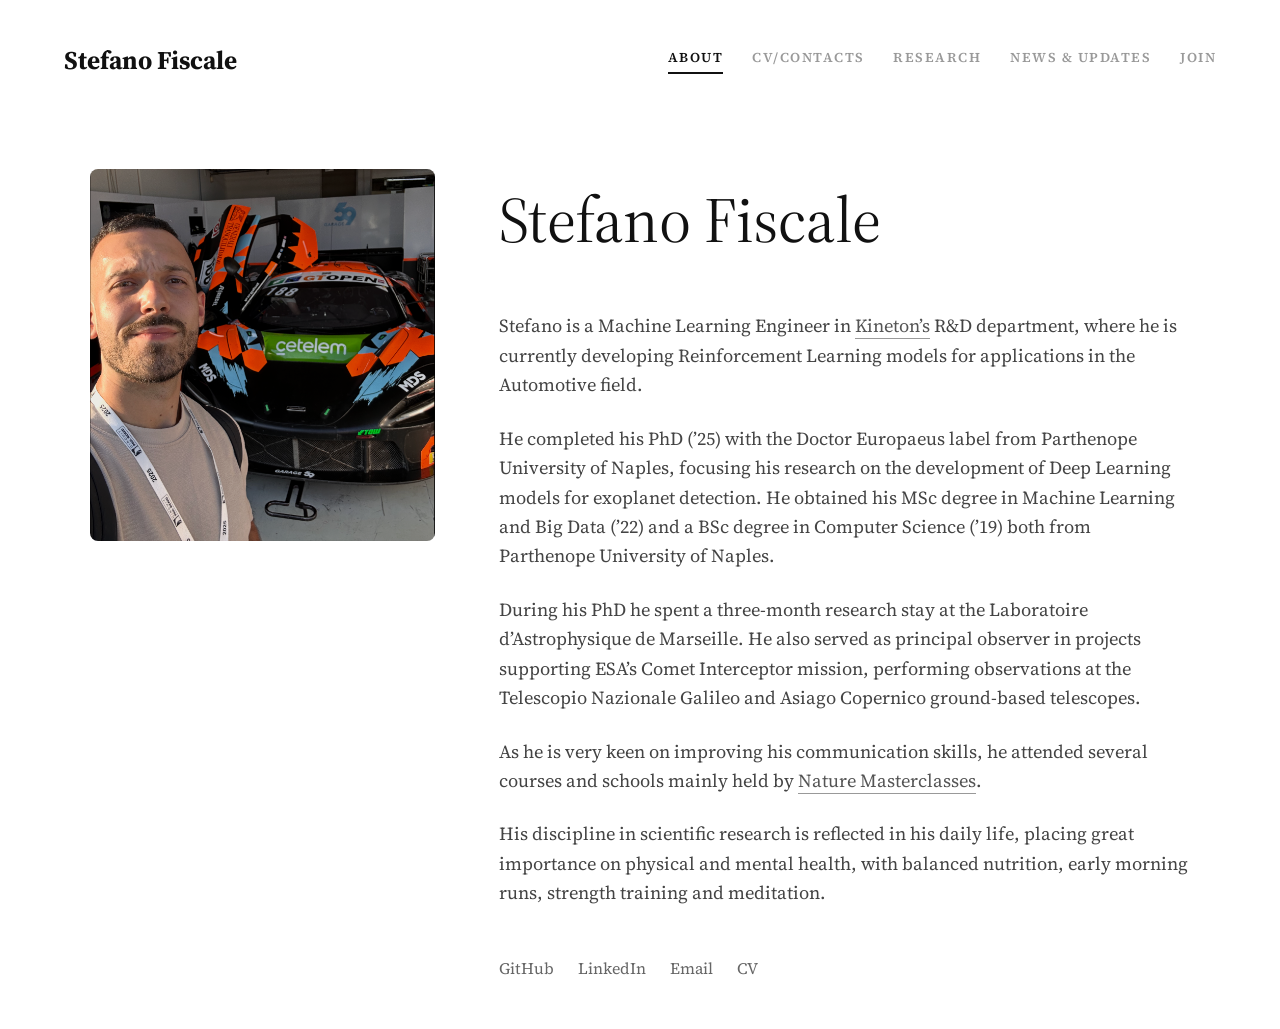
==== commit 7741a927: "Revise index.html with updated personal information Updated content and links in the index.html file" ====
--- a/index.html
+++ b/index.html
@@ -30,8 +30,8 @@
             <h1>Stefano Fiscale</h1>
 
             <p>
-				Stefano is a Machine Learning Engineer in Kineton’s R&D department, where he is currently developing Reinforcement Learning models 
-				for applications in the Automotive field
+				Stefano is a Machine Learning Engineer in <a href="https://www.kineton.it/innovation-lab/" target="_blank">Kineton’s</a> R&D department, 
+				where he is currently developing Reinforcement Learning models for applications in the Automotive field.
 			</p>
             
             <p>
@@ -48,7 +48,7 @@
             
             <p>
 				As he is very keen on improving his communication skills, he attended several courses and schools mainly held by
-				<a href="https://masterclasses.nature.com/">Nature Masterclasses</a>.
+				<a href="https://masterclasses.nature.com/" target="_blank">Nature Masterclasses</a>.
 			</p>
 
 			<p>
--- a/assets/css/main.css
+++ b/assets/css/main.css
@@ -0,0 +1,264 @@
+@import url('https://fonts.googleapis.com/css2?family=Source+Serif+Pro:wght@400;600;700&display=swap');
+
+body {
+	margin: 0;
+	padding: 0;
+	background-color: #ffffff;
+	color: #333;
+	font-family: 'Source Serif Pro', 'Times New Roman', Times, serif;
+	line-height: 1.6;
+}
+
+/* Barra di navigazione superiore */
+header {
+	display: flex;
+	justify-content: space-between;
+	align-items: center;
+	padding: 2.5rem 5%;
+	max-width: 1200px;
+	margin: 0 auto;
+}
+.logo {
+	font-size: 1.6rem;
+	font-weight: 700;
+	text-decoration: none;
+	color: #111;
+}
+nav {
+	display: flex;
+	gap: 1.8rem;
+	flex-wrap: wrap;
+}
+nav a {
+	text-decoration: none;
+	color: #999;
+	font-size: 0.85rem;
+	font-weight: 600;
+	text-transform: uppercase;
+	letter-spacing: 1.5px;
+}
+nav a:hover, nav a.active {
+	color: #111;
+	border-bottom: 2px solid #111;
+	padding-bottom: 3px;
+}
+
+/* Layout principale a due colonne */
+main {
+	display: flex;
+	flex-wrap: wrap;
+	max-width: 1100px;
+	margin: 3rem auto;
+	padding: 0 5%;
+	gap: 4rem;
+}
+
+/* Colonna Sinistra (Immagine) */
+.sidebar {
+	flex: 1;
+	min-width: 280px;
+	max-width: 350px;
+}
+.sidebar img {
+	width: 100%;
+	border-radius: 8px;
+	object-fit: cover;
+}
+
+/* Colonna Destra (Testo) */
+.content {
+	flex: 2;
+	min-width: 320px;
+}
+.content h1 {
+	font-size: 4rem;
+	font-weight: 400;
+	margin-top: 0;
+	margin-bottom: 2.5rem; /* Aumentato lo spazio sotto al titolo principale */
+	color: #111;
+}
+.content p {
+	margin-bottom: 1.5rem;
+	font-size: 1.15rem;
+	color: #444;
+	text-align: left;
+}
+.content a {
+	color: #555;
+	text-decoration: none;
+	border-bottom: 1px solid #999;
+}
+.content a:hover {
+	color: #111;
+	border-bottom-color: #111;
+}
+
+/* Link di contatto stile footer */
+.social-links {
+	margin-top: 3rem;
+	display: flex;
+	gap: 1.5rem;
+	font-size: 1rem;
+}
+.social-links a {
+	border: none;
+	color: #666;
+}
+.social-links a:hover {
+	color: #111;
+	text-decoration: underline;
+}
+
+/* --- Nuovi stili per la pagina CV/Contatti --- */
+.contact-heading {
+    font-weight: 600;
+    color: #111;
+    margin-top: 2rem;
+    margin-bottom: 0.5rem;
+}
+
+.contact-links {
+    display: flex;
+    flex-wrap: wrap;
+    align-items: center;
+    gap: 1rem;
+    font-size: 1rem;
+    color: #666;
+    margin-bottom: 1.5rem;
+}
+
+.contact-email {
+    color: #111;
+    text-decoration: underline;
+    text-underline-offset: 4px;
+    transition: color 0.2s ease;
+}
+
+.contact-email:hover {
+    color: #000;
+    text-decoration-color: #000;
+}
+
+/* Responsività per schermi piccoli */
+@media (max-width: 768px) {
+	header {
+		flex-direction: column;
+		align-items: flex-start;
+		gap: 1.5rem;
+	}
+	main {
+		flex-direction: column;
+	}
+}
+
+/* --- Nuovi stili per la pagina Research --- */
+
+/* Applica la spaziatura richiesta (6rem in alto) per simulare l'h1.page-title, e un margine in basso */
+.section-title {
+    margin-top: 6rem;
+    margin-bottom: 2.5rem;
+    font-size: 2.5rem;
+    font-weight: 400;
+    color: #111;
+}
+
+/* Stile per la lista pubblicazioni (simile a Screenshot 1) */
+.publications-list {
+    display: flex;
+    flex-direction: column;
+    gap: 2.5rem;
+}
+
+.pub-item {
+    display: flex;
+    gap: 2rem;
+    text-decoration: none;
+    color: inherit;
+    transition: transform 0.2s ease, opacity 0.2s ease;
+}
+
+.pub-item:hover {
+    opacity: 0.7;
+}
+
+.pub-year {
+    color: #999;
+    font-size: 1rem;
+    flex-shrink: 0;
+    width: 50px;
+    padding-top: 0.15rem;
+}
+
+.pub-details {
+    display: flex;
+    flex-direction: column;
+    gap: 0.4rem;
+}
+
+.pub-title {
+    font-weight: 600;
+    color: #111;
+    font-size: 1.15rem;
+    line-height: 1.4;
+}
+
+.pub-authors {
+    color: #777;
+    font-size: 0.95rem;
+}
+
+/* Stile e spaziatura per il pulsante Google Scholar (Screenshot 2) */
+.scholar-button-container {
+    margin-top: 11rem; /* Spaziatura esatta richiesta */
+    margin-bottom: 2rem;
+    text-align: center; /* Per centrare il pulsante se lo desideri. Rimuovi per allineare a sinistra */
+}
+
+.scholar-button {
+    display: inline-block;
+    background-color: #e5f1ff; /* Azzurro chiaro */
+    border: 1.5px solid #0b57d0; /* Bordo blu scuro */
+    color: #1f1f1f;
+    padding: 0.6rem 1.5rem;
+    border-radius: 50px; /* Effetto pillola */
+    font-size: 1rem;
+    font-weight: 500;
+    font-family: -apple-system, BlinkMacSystemFont, "Segoe UI", Roboto, Helvetica, Arial, sans-serif;
+    text-decoration: none;
+    transition: background-color 0.2s ease;
+}
+
+.scholar-button:hover {
+    background-color: #cce4ff; /* Scurisce leggermente al passaggio del mouse */
+    color: #1f1f1f;
+}
+
+/* Lista collaborazioni */
+.collaborations-list {
+    list-style-type: disc;
+    padding-left: 1.5rem;
+    color: #444;
+    font-size: 1.15rem;
+    line-height: 1.8;
+}
+
+.collaborations-list li {
+    margin-bottom: 0.5rem;
+}
+
+/* Adattamenti per Mobile */
+@media (max-width: 768px) {
+    .section-title {
+        margin-top: 4rem; /* Leggera riduzione su mobile per non esagerare con lo spazio vuoto */
+    }
+    .scholar-button-container {
+        margin-top: 6rem;
+    }
+    .pub-item {
+        flex-direction: column;
+        gap: 0.5rem;
+    }
+    .pub-year {
+        width: auto;
+    }
+}
